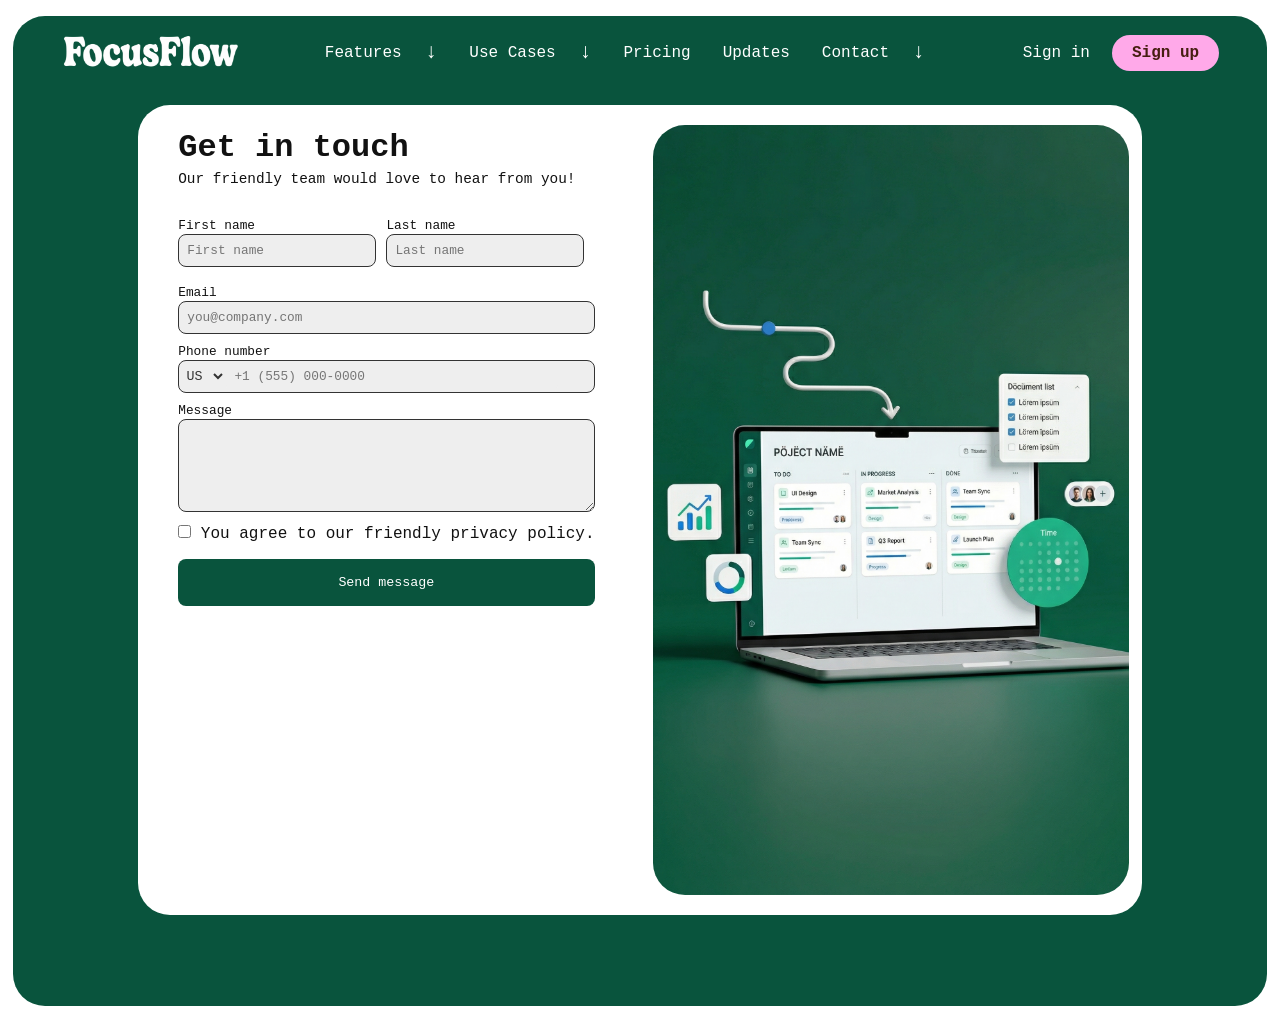
==== contact.html @ cc45196e "focusflow" ====
<!DOCTYPE html>
<html lang="en">
<head>
    <meta charset="UTF-8">
    <meta name="viewport" content="width=device-width, initial-scale=1.0">
    <title>FocusFlow - Contact</title>
    <link rel="stylesheet" href="contact.css">
</head>
<body>



    <section class="section1">
      <nav>
        <a href="index.html" class="s1logo">
          <!-- <div class="logo-icon">F</div> -->
          <img src="Images/logo.png" alt="" width="180px" />
        </a>

        <ul class="s1pages">
          <li>
            <a href="#">Features &nbsp; <span class="arrow">↓</span></a>
          </li>
          <li>
            <a href="#">Use Cases &nbsp;<span class="arrow">↓</span></a>
          </li>
          <li><a href="pricing.html">Pricing</a></li>
          <li><a href="updates.html">Updates</a></li>
          <li>
            <a href="contact.html">Contact &nbsp;<span class="arrow">↓</span></a>
          </li>
        </ul>

        <div class="login-pages">
          <a href="signup.html"><button class="signin-button">Sign in</button></a>
          <a href="signup.html"><button class="signup-button">Sign up</button></a>
        </div>
      </nav>


    
    <div class="container">
        <div class="form-box">
            <form action="">
                <h1>Get in touch</h1>
                <p>Our friendly team would love to hear from you!</p>
                <div class="name">
                <div class="input-box input-box1">
                    <label for="firstName">First name</label><br>
                    <input id="firstName" type="text" placeholder="First name">
                </div>
                <div class="input-box input-box1">
                    <label for="lastName">Last name</label><br>
                    <input id="lastName" type="text" placeholder="Last name">
                </div>
                </div>
                <div class="input-box">
                    <label for="email">Email</label>
                    <input id="email" type="text" placeholder="you@company.com">
                </div>
                <div class="input-box">
                    <label for="phone">Phone number</label>
                    <div class="input-box2">
                    <select name="cc" id="countryCode">
                        <option value="us">US</option>
                        <option value="aus">AUS</option>
                        <option value="in">IN</option>
                        <option value="ca">CA</option>
                        <option value="uk">UK</option>
                    </select>
                    <input id="phone" type="text" placeholder="+1 (555) 000-0000"> 
                    </div>
                </div>
                <div class="input-box">
                    <label for="message">Message</label>
                    <textarea rows="5" name="message" id="message"></textarea>
                </div>
                <div>
                    <input type="checkbox" name="" id="privacy-polciy">
                    <label for="privacy-polciy">You agree to our friendly <u>privacy policy</u>.</label>
                </div>
                <button type="submit" class="btn">Send message</button>
            </form>
        </div>
        <div class="image-box">
            <img src="Images/contact.png" alt="">
        </div>
    </div>
    </section>
</body>
</html>
---- contact.css ----
@font-face {
  font-family: "Haffer";
  src: url("./font/HafferXH-TRIAL-SemiBold.otf") format("opentype");
  font-weight: 400;
}

*{
    font-family: monospace,"Haffer",sans-serif;
    margin: 0;
    padding: 0;
    box-sizing: border-box;
    text-decoration: none;
}

/* html{
    background-color: #007a55;
} */



html::-webkit-scrollbar {
  display: none;
}
.section1 {
  width: 98vw;
  border-radius: 2rem;
  margin: 1rem auto;
  height: 110vh;
  background-color: #09543d;
  display: flex;
  flex-direction: column;
}

nav {
  display: flex;
  align-items: center;
  justify-content: space-between;
  padding: 18px 48px;
  position: relative;
  z-index: 10;
}


.s1logo {
  display: flex;
  align-items: center;
  gap: 10px;
  font-size: 1.15rem;
  font-weight: 700;
  color: #fff;
  text-decoration: none;
}


.s1pages {
  display: flex;
  align-items: center;
  gap: 4px;
  list-style: none;
}

.s1pages li a {
  color: white;
  text-decoration: none;
  font-size: 1rem;
  font-weight: 500;
  padding: 7px 14px;
  border-radius: 8px;
  display: flex;
  align-items: center;
  gap: 4px;
  transition: background 0.2s;
}

.s1pages li a:hover {
  background: rgba(255, 255, 255, 0.08);
}

.s1pages li a .arrow {
  font-size: 1.3rem;
}

.login-pages {
  display: flex;
  align-items: center;
  gap: 8px;
}

.signin-button {
  background: none;
  border: none;
  color: white;
  font-size: 1rem;
  font-weight: 500;
  cursor: pointer;
  padding: 8px 14px;
  border-radius: 8px;
  font-family: inherit;
  transition: background 0.2s;
}

.signin-button:hover {
  background: rgba(255, 255, 255, 0.08);
}

.signup-button {
  background-color: #ffa9e9;
  color: #461e10;
  font-size: 1rem;
  font-weight: 900;
  border: none;
  padding: 9px 20px;
  border-radius: 50px;
  cursor: pointer;
  font-family: inherit;
  transition: transform 0.15s;
}

.signup-button:hover {
  background-color: #007a55;
  color: white;
  transform: translateY(-1px);
}

.container{
    display: flex;
    background-color: #fff;
    width: 80%;
    height: 90vh;
    margin: 1rem auto;
    border-radius: 2rem;
}

.container h1{
    font-size: 2rem;
    margin: -1rem 0; 
}

.container p{
    font-size: 0.9rem;
    margin: 1.3rem 0;
}


.form-box{
    position: relative;
    width: 50%;
    /* margin: 1rem; */
    background: transparent;
    display: flex;
    text-align: left;
    /* align-items: center; */
    color: #111;
    padding: 2.5rem;
}



.input-box{
    position: relative;
    margin: 0.5rem 0;
}
.input-box label{
    font-size: 0.8rem;
}

.input-box input,textarea{
    width: 100%;
    padding: 0.5rem 2.1rem 0.5rem 0.5rem;
    background-color: #eee;
    border-radius: 0.5rem;
    border: 1px solid #333;
    outline: none;
    font-size: 0.8rem;
    color: #333;
    font-weight: 500;
}

.name{
    display: flex;
}

.input-box1{
    position: relative;
    width: 50%;
}
.input-box1 input{
    width: 95%;
}

.input-box2{
    display:flex;
}

.input-box2 label{
    width: 100%;
}
.input-box2{
    background-color: #eee;
    border-radius: 0.5rem;
    border: 1px solid #333;
}
.input-box2 input{
    width: 80%;
    padding: 0.5rem 2.1rem 0.5rem 0.5rem;
    border: none;
    outline: none;
    font-size: 0.8rem;
    color: #333;
    font-weight: 500;
}
.input-box2 select{
    border: none;
    background: transparent;
    color: #333;
    padding-left: 0.2rem;
}


.form-box .btn{
    margin: 1rem 0;
    border-radius: 0.5rem;
    background-color: #09543d;
    color: #fff;
    padding: 1rem;
    border: none;
    width: 100%;
}

.form-box .btn:hover{
    background-color: #fff;
    color: #09543d;
    border: 2px solid #09543d;
}




.image-box{
    display: flex;
    align-items: center;
    justify-content: center;
    width: 50%;
    height: 90vh;
    background:transparent;
}

.image-box img{
    
    width: 95%;
    height: 95%;
    /* border-top-right-radius:2rem;
    border-bottom-right-radius:2rem; */
    border-radius: 2rem;
    object-fit: cover;
}
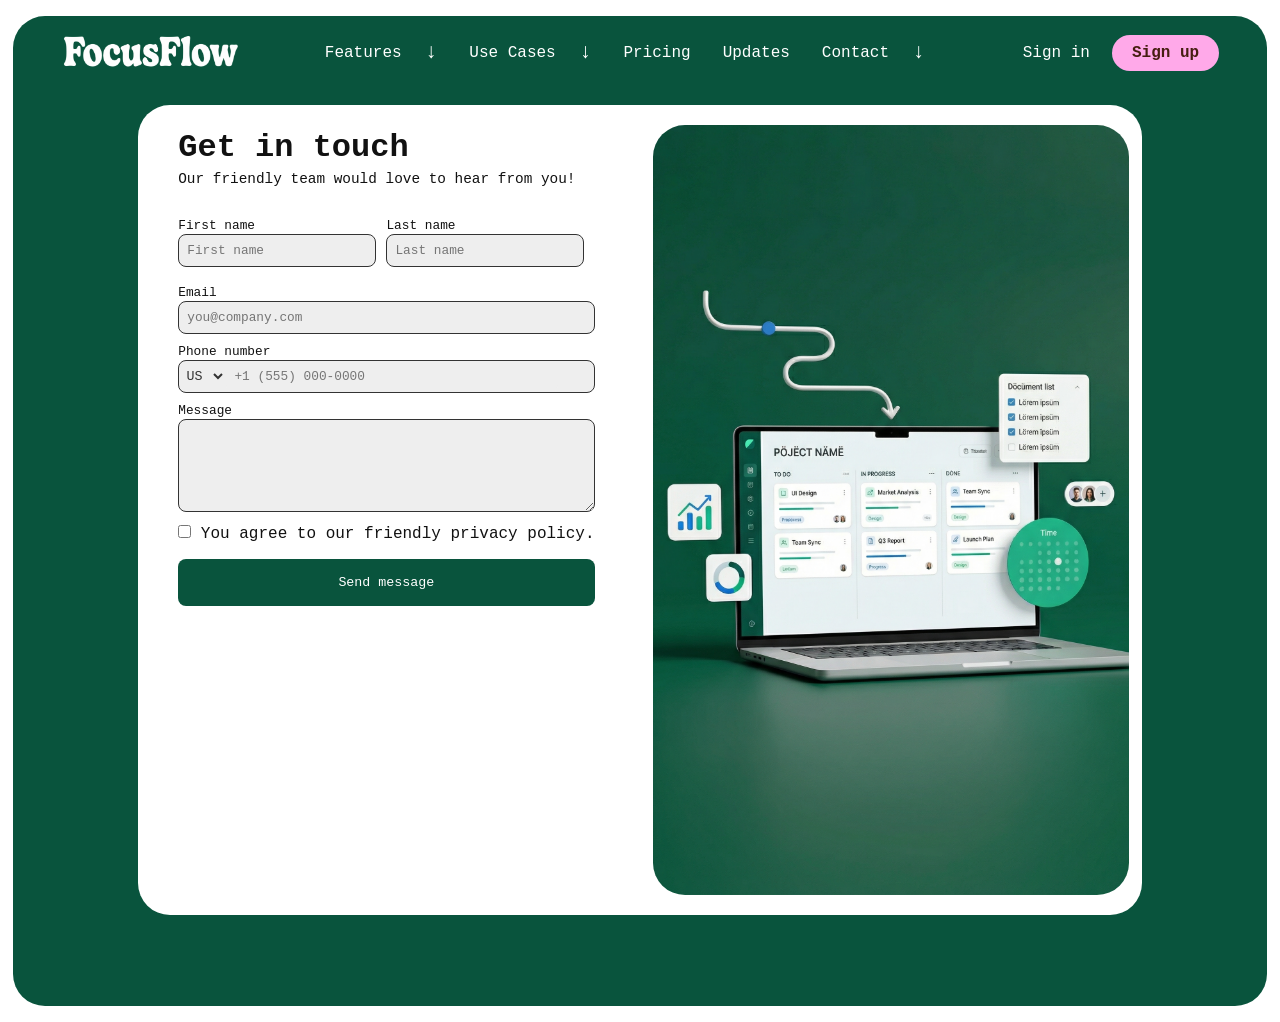
==== commit e87efbc7: "focusflow" ====
--- a/contact.html
+++ b/contact.html
@@ -14,7 +14,7 @@
       <nav>
         <a href="index.html" class="s1logo">
           <!-- <div class="logo-icon">F</div> -->
-          <img src="Images/logo.png" alt="" width="180px" />
+          <img src="Images/logo.webp" alt="" width="180px" />
         </a>
 
         <ul class="s1pages">
@@ -83,7 +83,7 @@
             </form>
         </div>
         <div class="image-box">
-            <img src="Images/contact.png" alt="">
+            <img src="Images/contact.webp" alt="">
         </div>
     </div>
     </section>
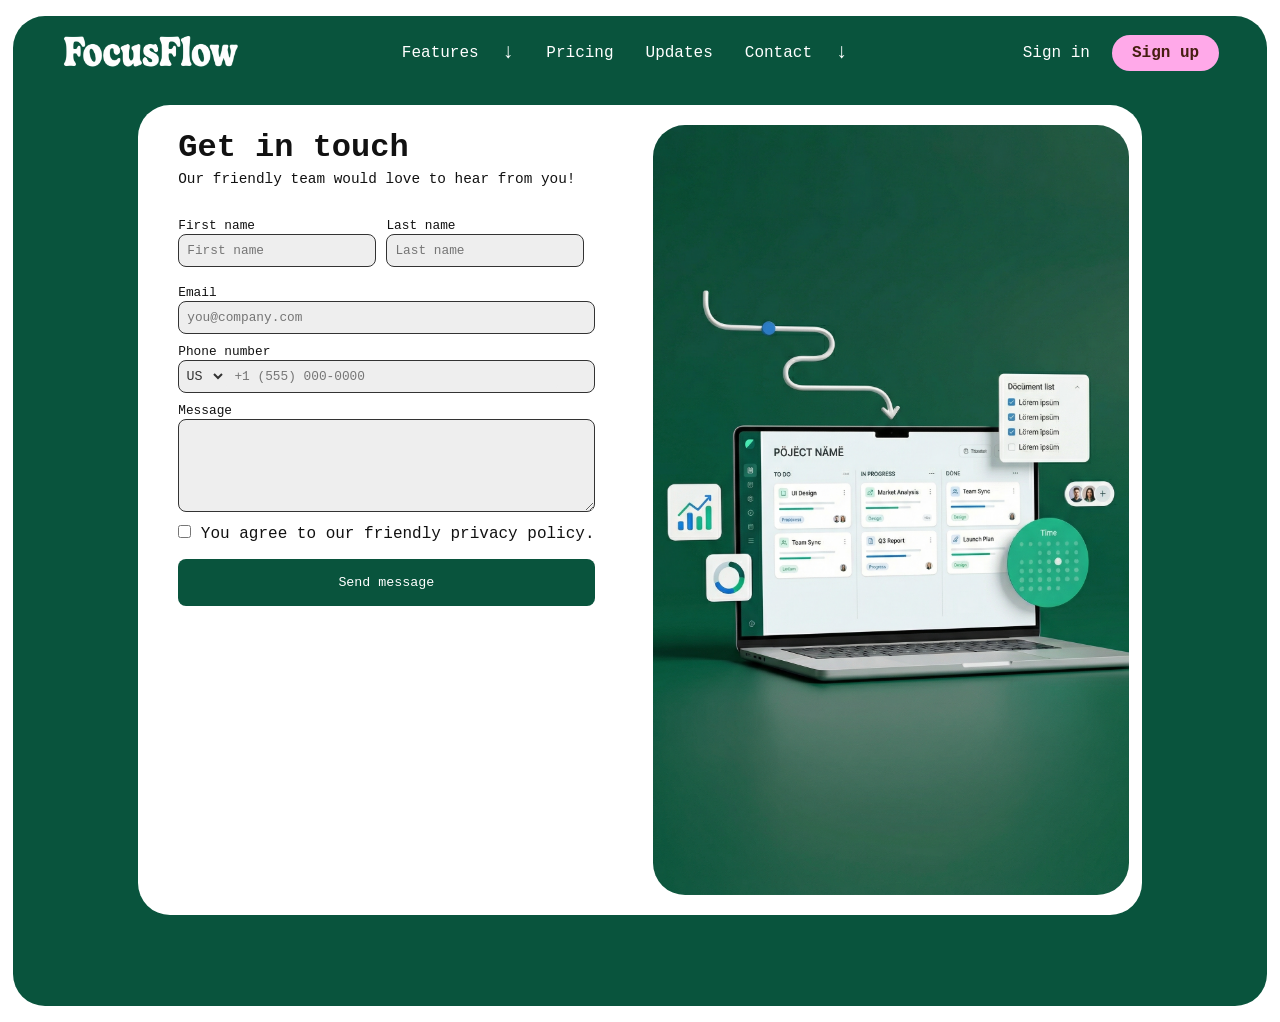
==== commit e2cf9d92: "focus" ====
--- a/contact.html
+++ b/contact.html
@@ -4,7 +4,7 @@
     <meta charset="UTF-8">
     <meta name="viewport" content="width=device-width, initial-scale=1.0">
     <title>FocusFlow - Contact</title>
-    <link rel="stylesheet" href="contact.css">
+    <link rel="stylesheet" href="css/contact.css">
 </head>
 <body>
 
@@ -19,11 +19,9 @@
 
         <ul class="s1pages">
           <li>
-            <a href="#">Features &nbsp; <span class="arrow">↓</span></a>
+            <a href="features.html">Features &nbsp; <span class="arrow">↓</span></a>
           </li>
-          <li>
-            <a href="#">Use Cases &nbsp;<span class="arrow">↓</span></a>
-          </li>
+          
           <li><a href="pricing.html">Pricing</a></li>
           <li><a href="updates.html">Updates</a></li>
           <li>
--- a/css/contact.css
+++ b/css/contact.css
@@ -0,0 +1,256 @@
+@font-face {
+  font-family: "Haffer";
+  src: url("/../font/HafferXH-TRIAL-SemiBold.otf") format("opentype");
+  font-weight: 400;
+}
+
+*{
+    font-family: monospace,"Haffer",sans-serif;
+    margin: 0;
+    padding: 0;
+    box-sizing: border-box;
+    text-decoration: none;
+}
+
+/* html{
+    background-color: #007a55;
+} */
+
+
+
+html::-webkit-scrollbar {
+  display: none;
+}
+.section1 {
+  width: 98vw;
+  border-radius: 2rem;
+  margin: 1rem auto;
+  height: 110vh;
+  background-color: #09543d;
+  display: flex;
+  flex-direction: column;
+}
+
+nav {
+  display: flex;
+  align-items: center;
+  justify-content: space-between;
+  padding: 18px 48px;
+  position: relative;
+  z-index: 10;
+}
+
+
+.s1logo {
+  display: flex;
+  align-items: center;
+  gap: 10px;
+  font-size: 1.15rem;
+  font-weight: 700;
+  color: #fff;
+  text-decoration: none;
+}
+
+
+.s1pages {
+  display: flex;
+  align-items: center;
+  gap: 4px;
+  list-style: none;
+}
+
+.s1pages li a {
+  color: white;
+  text-decoration: none;
+  font-size: 1rem;
+  font-weight: 500;
+  padding: 7px 14px;
+  border-radius: 8px;
+  display: flex;
+  align-items: center;
+  gap: 4px;
+  transition: background 0.2s;
+}
+
+.s1pages li a:hover {
+  background: rgba(255, 255, 255, 0.08);
+}
+
+.s1pages li a .arrow {
+  font-size: 1.3rem;
+}
+
+.login-pages {
+  display: flex;
+  align-items: center;
+  gap: 8px;
+}
+
+.signin-button {
+  background: none;
+  border: none;
+  color: white;
+  font-size: 1rem;
+  font-weight: 500;
+  cursor: pointer;
+  padding: 8px 14px;
+  border-radius: 8px;
+  font-family: inherit;
+  transition: background 0.2s;
+}
+
+.signin-button:hover {
+  background: rgba(255, 255, 255, 0.08);
+}
+
+.signup-button {
+  background-color: #ffa9e9;
+  color: #461e10;
+  font-size: 1rem;
+  font-weight: 900;
+  border: none;
+  padding: 9px 20px;
+  border-radius: 50px;
+  cursor: pointer;
+  font-family: inherit;
+  transition: transform 0.15s;
+}
+
+.signup-button:hover {
+  background-color: #007a55;
+  color: white;
+  transform: translateY(-1px);
+}
+
+.container{
+    display: flex;
+    background-color: #fff;
+    width: 80%;
+    height: 90vh;
+    margin: 1rem auto;
+    border-radius: 2rem;
+}
+
+.container h1{
+    font-size: 2rem;
+    margin: -1rem 0; 
+}
+
+.container p{
+    font-size: 0.9rem;
+    margin: 1.3rem 0;
+}
+
+
+.form-box{
+    position: relative;
+    width: 50%;
+    /* margin: 1rem; */
+    background: transparent;
+    display: flex;
+    text-align: left;
+    /* align-items: center; */
+    color: #111;
+    padding: 2.5rem;
+}
+
+
+
+.input-box{
+    position: relative;
+    margin: 0.5rem 0;
+}
+.input-box label{
+    font-size: 0.8rem;
+}
+
+.input-box input,textarea{
+    width: 100%;
+    padding: 0.5rem 2.1rem 0.5rem 0.5rem;
+    background-color: #eee;
+    border-radius: 0.5rem;
+    border: 1px solid #333;
+    outline: none;
+    font-size: 0.8rem;
+    color: #333;
+    font-weight: 500;
+}
+
+.name{
+    display: flex;
+}
+
+.input-box1{
+    position: relative;
+    width: 50%;
+}
+.input-box1 input{
+    width: 95%;
+}
+
+.input-box2{
+    display:flex;
+}
+
+.input-box2 label{
+    width: 100%;
+}
+.input-box2{
+    background-color: #eee;
+    border-radius: 0.5rem;
+    border: 1px solid #333;
+}
+.input-box2 input{
+    width: 80%;
+    padding: 0.5rem 2.1rem 0.5rem 0.5rem;
+    border: none;
+    outline: none;
+    font-size: 0.8rem;
+    color: #333;
+    font-weight: 500;
+}
+.input-box2 select{
+    border: none;
+    background: transparent;
+    color: #333;
+    padding-left: 0.2rem;
+}
+
+
+.form-box .btn{
+    margin: 1rem 0;
+    border-radius: 0.5rem;
+    background-color: #09543d;
+    color: #fff;
+    padding: 1rem;
+    border: none;
+    width: 100%;
+}
+
+.form-box .btn:hover{
+    background-color: #fff;
+    color: #09543d;
+    border: 2px solid #09543d;
+}
+
+
+
+
+.image-box{
+    display: flex;
+    align-items: center;
+    justify-content: center;
+    width: 50%;
+    height: 90vh;
+    background:transparent;
+}
+
+.image-box img{
+    
+    width: 95%;
+    height: 95%;
+    /* border-top-right-radius:2rem;
+    border-bottom-right-radius:2rem; */
+    border-radius: 2rem;
+    object-fit: cover;
+}
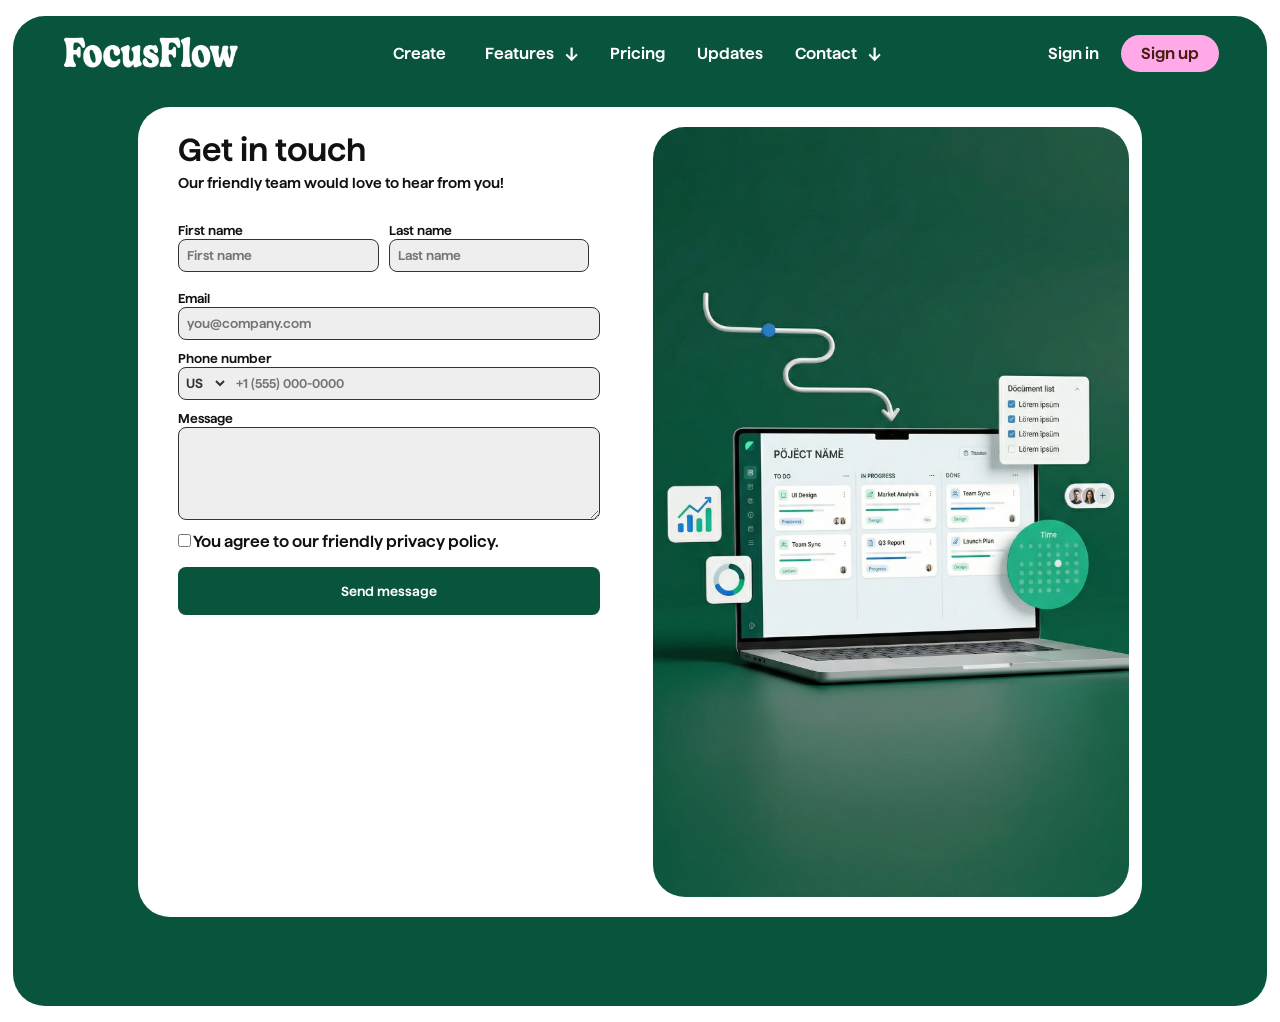
==== commit bd766c1d: "focus" ====
--- a/contact.html
+++ b/contact.html
@@ -18,6 +18,9 @@
         </a>
 
         <ul class="s1pages">
+            <li>
+            <a href="#">Create &nbsp; </a>
+          </li>
           <li>
             <a href="features.html">Features &nbsp; <span class="arrow">↓</span></a>
           </li>
--- a/css/contact.css
+++ b/css/contact.css
@@ -1,11 +1,11 @@
 @font-face {
   font-family: "Haffer";
-  src: url("/../font/HafferXH-TRIAL-SemiBold.otf") format("opentype");
+  src: url("../font/HafferXH-TRIAL-SemiBold.otf") format("opentype");
   font-weight: 400;
 }
 
 *{
-    font-family: monospace,"Haffer",sans-serif;
+    font-family:"Haffer",sans-serif;
     margin: 0;
     padding: 0;
     box-sizing: border-box;
